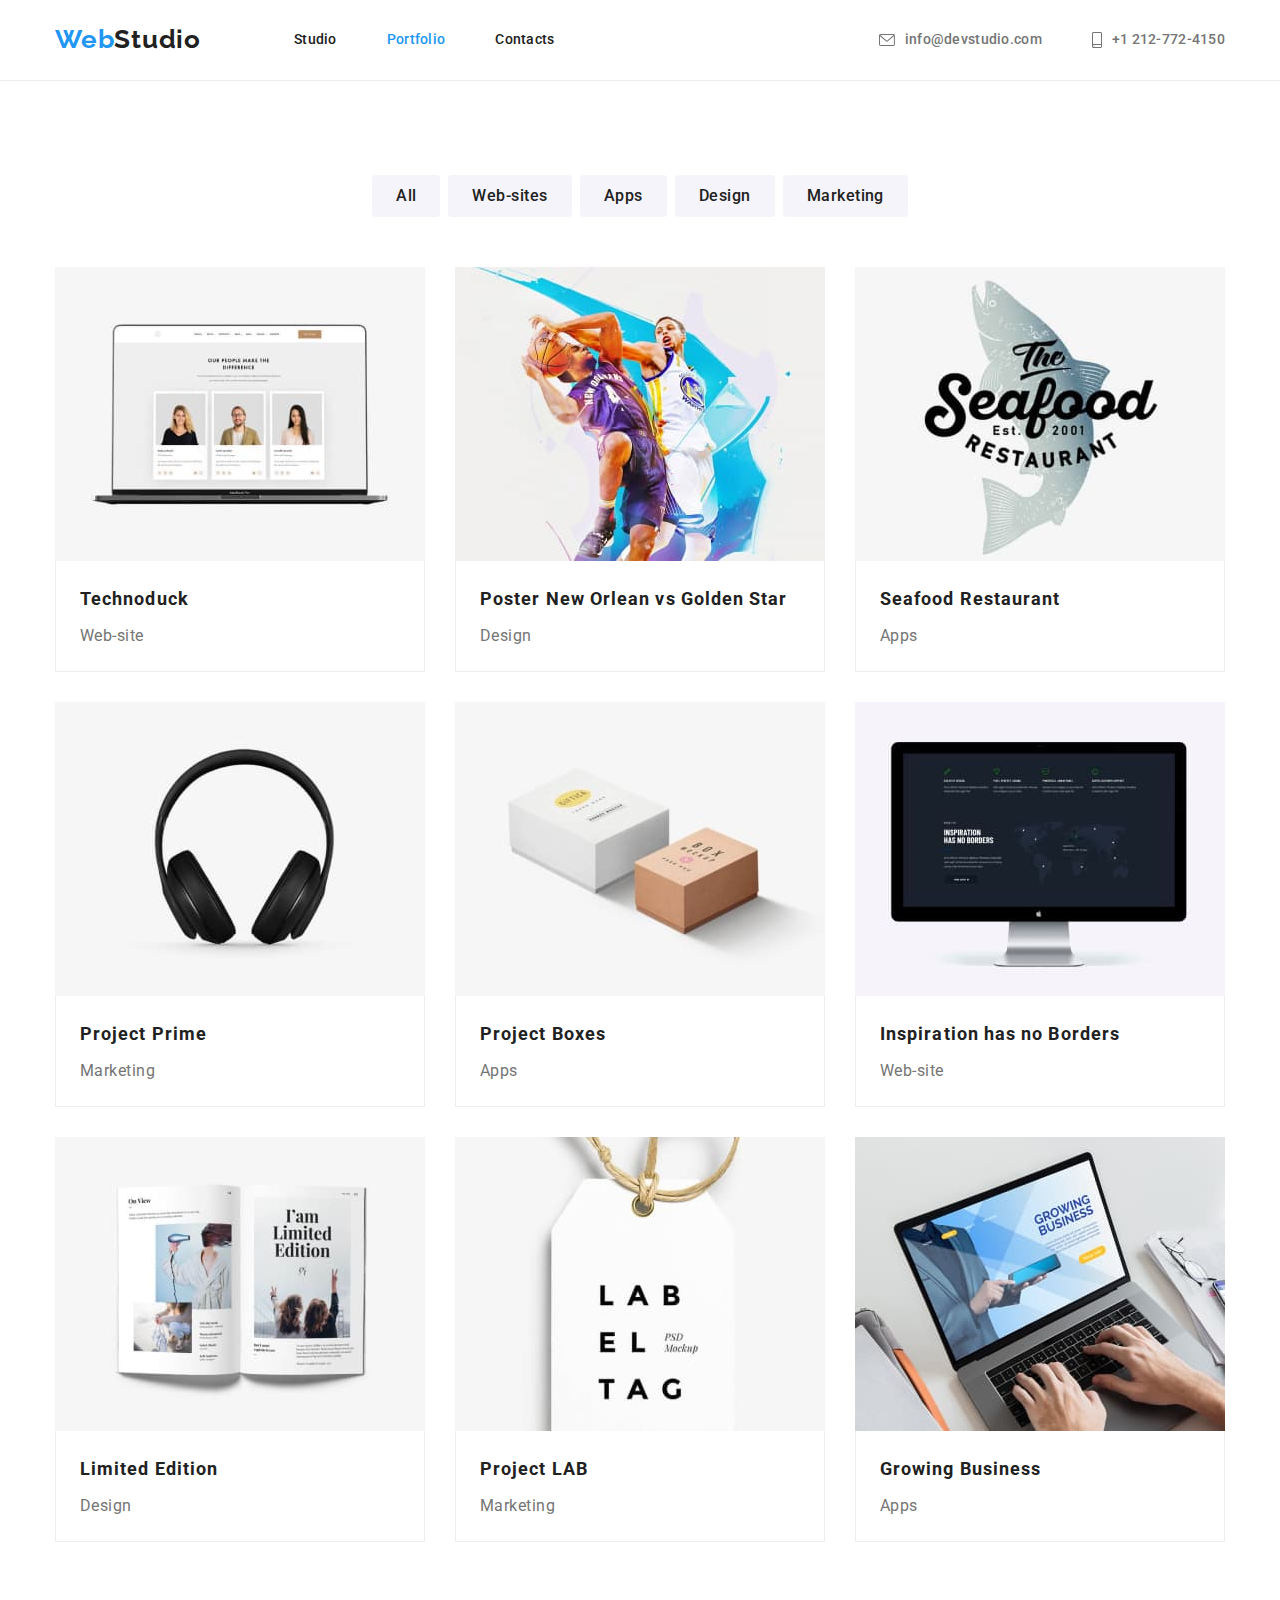
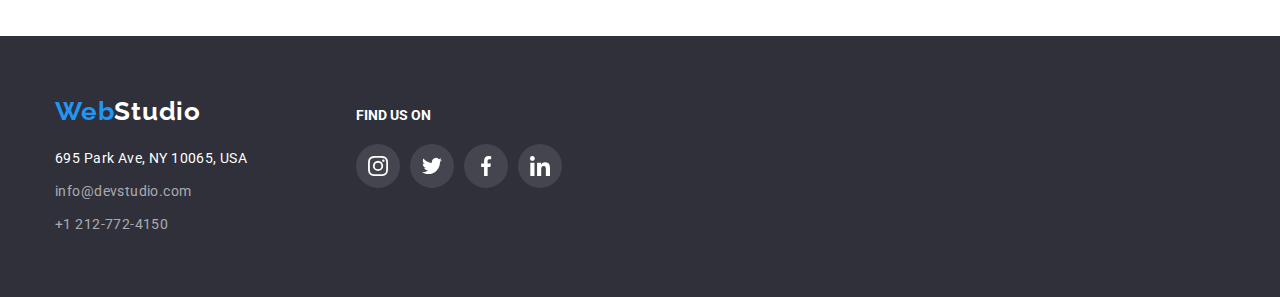
==== portfolio.html @ c2f26cb5 "new files added" ====
<!DOCTYPE html>
<html lang="en">
  <head>
    <meta charset="UTF-8" />
    <meta http-equiv="X-UA-Compatible" content="IE=edge" />
    <meta name="viewport" content="width=device-width, initial-scale=1.0" />
    <title>Portfolio</title>
    <link
      rel="stylesheet"
      href="https://fonts.googleapis.com/css2?family=Raleway:wght@700&family=Roboto:wght@400;500;700;900&display=swap"
    />
    <link
      rel="stylesheet"
      href="https://cdnjs.cloudflare.com/ajax/libs/modern-normalize/1.1.0/modern-normalize.min.css"
    />
    <link
      rel="stylesheet"
      href="https://cdnjs.cloudflare.com/ajax/libs/modern-normalize/1.1.0/modern-normalize.min.css"
    />
    <link rel="stylesheet" href="./css/styles.css" />
  </head>
  <body>
    <header class="header">
      <div class="container head-content">
        <a class="logo link" href="./index.html"><span class="accent">Web</span>Studio</a>
        <nav class="navigation">
          <ul class="menu-nav list">
            <li class="item">
              <a class="link" href="./index.html">Studio</a>
            </li>
            <li class="item"><a class="current link" href="./portfolio.html">Portfolio</a></li>
            <li class="item"><a class="link" href="#">Contacts</a></li>
          </ul>
        </nav>
        <ul class="contacts list">
          <li class="item">
            <a class="contact link mail" href="mailto:info@devstudio.com">
              <svg class="icon mail-icon" width="16" height="12">
                <use href="./images/icons.svg#envelope"></use>
              </svg>
              info@devstudio.com
            </a>
          </li>
          <li class="item">
            <a class="contact link" href="tel:12127724150">
              <svg class="icon tel-icon" width="10" height="16">
                <use href="./images/icons.svg#smartphone"></use>
              </svg>
              +1 212-772-4150
            </a>
          </li>
        </ul>
      </div>
    </header>
    <main>
      <section class="portfolio section">
        <div class="container">
          <h1 class="visually-hidden">Our projects</h1>
          <ul class="filter list">
            <li class="item"><button class="filter-btn" type="button">All</button></li>
            <li class="item"><button class="filter-btn" type="button">Web-sites</button></li>
            <li class="item"><button class="filter-btn" type="button">Apps</button></li>
            <li class="item"><button class="filter-btn" type="button">Design</button></li>
            <li class="item"><button class="filter-btn" type="button">Marketing</button></li>
          </ul>
          <ul class="project-group list">
            <li class="project-card">
              <a class="project-link link" href="#">
                <img src="./images/portfolio-1.jpg" alt="" width="370" />
                <div class="text-content">
                  <h2 class="project-title">Technoduck</h2>
                  <p class="project-subtitle">Web-site</p>
                </div>
              </a>
            </li>
            <li class="project-card">
              <a class="project-link link" href="#">
                <img src="./images/portfolio-2.jpg" alt="" width="370" />
                <div class="text-content">
                  <h2 class="project-title">Poster New Orlean vs Golden Star</h2>
                  <p class="project-subtitle">Design</p>
                </div>
              </a>
            </li>
            <li class="project-card">
              <a class="project-link link" href="#">
                <img src="./images/portfolio-3.jpg" alt="" width="370" />
                <div class="text-content">
                  <h2 class="project-title">Seafood Restaurant</h2>
                  <p class="project-subtitle">Apps</p>
                </div>
              </a>
            </li>
            <li class="project-card">
              <a class="project-link link" href="#">
                <img src="./images/portfolio-4.jpg" alt="" width="370" />
                <div class="text-content">
                  <h2 class="project-title">Project Prime</h2>
                  <p class="project-subtitle">Marketing</p>
                </div>
              </a>
            </li>
            <li class="project-card">
              <a class="project-link link" href="#">
                <img src="./images/portfolio-5.jpg" alt="" width="370" />
                <div class="text-content">
                  <h2 class="project-title">Project Boxes</h2>
                  <p class="project-subtitle">Apps</p>
                </div>
              </a>
            </li>
            <li class="project-card">
              <a class="project-link link" href="#">
                <img src="./images/portfolio-6.jpg" alt="" width="370" />
                <div class="text-content">
                  <h2 class="project-title">Inspiration has no Borders</h2>
                  <p class="project-subtitle">Web-site</p>
                </div>
              </a>
            </li>
            <li class="project-card">
              <a class="project-link link" href="#">
                <img src="./images/portfolio-7.jpg" alt="" width="370" />
                <div class="text-content">
                  <h2 class="project-title">Limited Edition</h2>
                  <p class="project-subtitle">Design</p>
                </div>
              </a>
            </li>
            <li class="project-card">
              <a class="project-link link" href="#">
                <img src="./images/portfolio-8.jpg" alt="" width="370" />
                <div class="text-content">
                  <h2 class="project-title">Project LAB</h2>
                  <p class="project-subtitle">Marketing</p>
                </div>
              </a>
            </li>
            <li class="project-card">
              <a class="project-link link" href="#">
                <img src="./images/portfolio-9.jpg" alt="" width="370" />
                <div class="text-content">
                  <h2 class="project-title">Growing Business</h2>
                  <p class="project-subtitle">Apps</p>
                </div>
              </a>
            </li>
          </ul>
        </div>
      </section>
    </main>
    <footer class="footer">
      <div class="container">
        <div class="address-box">
          <a class="logo link" href="./index.html"><span class="accent">Web</span>Studio</a>
          <address class="address-list">
            <ul class="list">
              <li class="item">
                <a
                  class="map-point link"
                  href="https://goo.gl/maps/ZH1uKgPYbjn2wYfD8"
                  target="_blank"
                  rel="noopener noreferrer nofollow"
                  >695 Park Ave, NY 10065, USA</a
                >
              </li>
              <li class="item">
                <a class="contact link" href="mailto:info@devstudio.com">info@devstudio.com</a>
              </li>
              <li class="item">
                <a class="contact link" href="tel:12127724150">+1 212-772-4150</a>
              </li>
            </ul>
          </address>
        </div>
        <div class="footer-social">
          <h3 class="social-title">Find us on</h3>
          <ul class="list footer-social-links">
            <li class="footer-social-item">
              <a class="footer-social-link link" href="#">
                <svg class="social-icon">
                  <use href="./images/icons.svg#instagram"></use>
                </svg>
              </a>
            </li>
            <li class="footer-social-item">
              <a class="footer-social-link link" href="#">
                <svg class="social-icon">
                  <use href="./images/icons.svg#twitter"></use>
                </svg>
              </a>
            </li>
            <li class="footer-social-item">
              <a class="footer-social-link link" href="#">
                <svg class="social-icon">
                  <use href="./images/icons.svg#facebook"></use>
                </svg>
              </a>
            </li>
            <li class="footer-social-item">
              <a class="footer-social-link link" href="#">
                <svg class="social-icon">
                  <use href="./images/icons.svg#linkedin"></use>
                </svg>
              </a>
            </li>
          </ul>
        </div>
      </div>
    </footer>
  </body>
</html>
---- css/styles.css ----
:root {
  --accent-color: #2196f3;
  --active-btn-color: #188ce8;
  --basic-text-color: #757575;
  --primary-white-color: #ffffff;
  --primary-black-color: #212121;
  --footer-contacts-color: #ffffff99;
  --overlay-color: #2f303a66;
  --icon-color: #afb1b8;
  --footer-icon-color: #ffffff1a;
  --dark-bg-color: #2f303a;
  --light-bg-color: #f5f4fa;
  --hero-bg-color: #c4c4c4;
  --header-border-color: #ececec;
  --project-border-color: #eeeeee;
  --card-gap: 30px;
}

/* basic rules */

body {
  font-family: 'Roboto', sans-serif;
  color: var(--primary-black-color);
  background-color: var(--primary-white-color);
}

html {
  box-sizing: border-box;
}

*,
*::before,
*::after {
  box-sizing: inherit;
}

.container {
  width: 1200px;
  padding-left: 15px;
  padding-right: 15px;
  margin: 0 auto;
}

.list {
  padding: 0;
  margin: 0;
  list-style: none;
}

.link {
  text-decoration: none;
  color: var(--primary-black-color);
}

.accent {
  color: var(--accent-color);
}

.icon:hover,
.icon:focus {
  fill: var(--accent-color);
}

.header .link:hover:not(.logo),
.header .link:focus:not(.logo),
.footer .link:hover:not(.logo),
.footer .link:focus:not(.logo) {
  color: var(--accent-color);
}

.section-title {
  font-size: 36px;
  line-height: 1.16;
  text-align: center;
  letter-spacing: 0.03em;
}

.current {
  color: var(--accent-color);
}

.visually-hidden {
  position: absolute;
  width: 1px;
  height: 1px;
  margin: -1px;
  border: 0;
  padding: 0;

  white-space: nowrap;
  clip-path: inset(100%);
  clip: rect(0 0 0 0);
  overflow: hidden;
}

h1,
h2,
h3,
p {
  margin: 0;
}

.section {
  padding-top: 94px;
  padding-bottom: 94px;
}

img {
  display: block;
  max-width: 100%;
}

/* header-section */

.header {
  border-bottom: 1px solid var(--header-border-color);
}

.logo {
  font-family: 'Raleway', sans-serif;
  font-weight: 700;
  font-size: 26px;
  line-height: 1.2;
  letter-spacing: 0.03em;
}

.navigation .link {
  display: inline-block;
  font-weight: 500;
  font-size: 14px;
  line-height: 1.14;
  letter-spacing: 0.02em;
  padding-top: 32px;
  padding-bottom: 32px;
}

.header .contact {
  display: flex;
  font-weight: 500;
  font-size: 14px;
  line-height: 1.14;
  letter-spacing: 0.02em;
  color: var(--basic-text-color);
  padding-top: 32px;
  padding-bottom: 32px;
  align-items: center;
  gap: 10px;
}

/* ---------icons-------------------- */

.mail-icon,
.tel-icon {
  fill: currentColor;
}

/* ----------geometry------------------- */

.head-content {
  display: flex;
  align-items: center;
}

.navigation {
  margin-left: 93px;
}

.menu-nav {
  display: flex;
  gap: 50px;
}

.contacts {
  display: flex;
  margin-left: auto;
  gap: 50px;
}

/* hero section */

.hero {
  text-align: center;
  color: var(--primary-white-color);
  max-width: 1600px;
  padding-top: 200px;
  padding-bottom: 200px;
  margin-left: auto;
  margin-right: auto;
  background-image: linear-gradient(to right, var(--overlay-color), var(--overlay-color)),
    url('../images/bg-img.jpg');
  background-color: var(--hero-bg-color);
  background-size: cover;
  background-repeat: no-repeat;
  background-position: center;
}

.hero-title {
  font-weight: 900;
  font-size: 44px;
  line-height: 1.36;
  letter-spacing: 0.06em;
  text-transform: uppercase;

  max-width: 696px;
  margin-right: auto;
  margin-left: auto;
}

.main-btn {
  font-family: inherit;
  font-weight: 700;
  font-size: 16px;
  line-height: 1.88;
  letter-spacing: 0.06em;
  color: var(--primary-white-color);
  background-color: var(--accent-color);
  border-color: transparent;
  border-radius: 4px;
  box-shadow: 0px 4px 4px rgba(0, 0, 0, 0.15);
  cursor: pointer;

  padding: 10px 20px;
  margin-top: 30px;
}

.main-btn:focus,
.main-btn:hover {
  background-color: var(--active-btn-color);
}

/* features-section */

.feature-title {
  font-size: 14px;
  line-height: 1.14;
  letter-spacing: 0.03em;
  text-transform: uppercase;
  margin-top: 30px;
}

.feature-description {
  font-size: 14px;
  line-height: 1.71;
  letter-spacing: 0.03em;
  color: var(--basic-text-color);
}

/* --------------icons------------------ */

.thumb {
  display: flex;
  align-items: center;
  justify-content: center;
  height: 120px;
  background-color: var(--light-bg-color);
  border-radius: 4px;
}

/* -----------geometry----------------- */

.features-group {
  display: flex;
  gap: 30px;
}

.features-group .item {
  flex-basis: calc((100% - 3 * 30px) / 4);
}

.feature-description {
  margin-top: 10px;
}

/* works-section */

.works {
  padding-bottom: 94px;
}

.works .list {
  display: flex;
  gap: var(--card-gap);
  margin-top: 50px;
}

/* teammates-section */

.teammates {
  background-color: var(--light-bg-color);
}

.teammate-card {
  text-align: center;
  background-color: var(--primary-white-color);
  box-shadow: 0px 1px 3px rgba(0, 0, 0, 0.12), 0px 1px 1px rgba(0, 0, 0, 0.14),
    0px 2px 1px rgba(0, 0, 0, 0.2);
  border-radius: 0px 0px 4px 4px;
}

.teammate-name {
  font-weight: 500;
  font-size: 16px;
  line-height: 1.19;
  letter-spacing: 0.03em;
}

.teammate-position {
  font-size: 16px;
  line-height: 1.19;
  color: var(--basic-text-color);
  letter-spacing: 0.03em;
  margin-top: 10px;
}

/* ---------icons-------------------- */

.social-links {
  display: flex;
  margin-top: 16px;
  justify-content: center;
  gap: 10px;
  margin-left: auto;
  margin-right: auto;
}

.team-social-link {
  display: flex;
  align-items: center;
  justify-content: center;
  width: 44px;
  height: 44px;
  border-radius: 50%;
  color: var(--icon-color);
}

.teammates .social-icon {
  width: 20px;
  height: 20px;
  fill: currentColor;
}

.social-links .link:hover,
.social-links .link:focus {
  color: var(--primary-white-color);
  background-color: var(--accent-color);
}

/* ----------geometry--------------------- */

.teammates .card {
  display: flex;
  gap: var(--card-gap);
  flex-basis: calc((100%-3 * var(--card-gap)) / 4);
  margin-top: 50px;
}

.teammate-card .content {
  padding-top: var(--card-gap);
  padding-bottom: var(--card-gap);
}

/* customers-section */

.customers {
  background-color: var(--primary-white-color);
}

/* ----------geometry & icons--------------------- */

/* list */
.clients {
  display: flex;
  justify-content: center;
  align-items: center;
  gap: var(--card-gap);
  margin-top: 50px;
}

/* list-item */
.client-card {
  flex-basis: calc(100% - 5 * var(--card-gap) / 6);
}

/* item-link */
.card-link {
  display: flex;
  align-items: center;
  justify-content: center;
  height: 92px;
  color: var(--icon-color);
  border: 1px solid var(--icon-color);
  border-radius: 4px;
}

/* svg-in-link */
.customer-icon {
  fill: currentColor;
}

.card-link:hover,
.card-link:focus {
  color: var(--accent-color);
  border-color: var(--accent-color);
}

/* footer-section */

.footer {
  background-color: var(--dark-bg-color);
  padding-top: 60px;
  padding-bottom: 60px;
}

.footer .logo {
  color: var(--primary-white-color);
}

.footer .map-point,
.footer .contact {
  display: inline-block;
  font-size: 14px;
  line-height: 1.71;
  font-style: normal;
  letter-spacing: 0.03em;
  color: var(--primary-white-color);
}

.footer .contact {
  color: var(--footer-contacts-color);
}

.social-title {
  font-size: 14px;
  font-weight: 700;
  line-height: 1.14;
  text-transform: uppercase;
  color: var(--primary-white-color);
}

/* ----------geometry--------------- */

.footer .address-list {
  margin-top: 20px;
  width: 231px;
}

.footer .list .item:not(:first-child) {
  margin-top: 9px;
}

/* -------------social-links------------------ */

.footer .container {
  display: flex;
  align-items: baseline;
  gap: 70px;
}

.footer-social-links {
  display: flex;
  gap: 10px;
  margin-top: 20px;
}

.footer-social-link {
  display: flex;
  align-items: center;
  justify-content: center;
  width: 44px;
  height: 44px;
  border-radius: 50%;
  color: var(--primary-white-color);
  background-color: var(--footer-icon-color);
}

.footer .social-icon {
  width: 20px;
  height: 20px;
  fill: var(--primary-white-color);
}

.footer-social-link:hover,
.footer-social-link:focus {
  background-color: var(--accent-color);
}

/* portfolio-section 
portfolio filter-buttons */

.filter-btn {
  font-family: inherit;
  font-weight: 500;
  font-size: 16px;
  line-height: 1.62;
  letter-spacing: 0.03em;
  color: var(--primary-black-color);
  background-color: var(--light-bg-color);
  border-color: transparent;
  border-radius: 4px;

  padding: 6px 22px;
}

.filter-btn:hover,
.filter-btn:focus {
  color: var(--primary-white-color);
  background-color: var(--accent-color);
  box-shadow: 0px 3px 1px rgba(0, 0, 0, 0.1), 0px 1px 2px rgba(0, 0, 0, 0.08),
    0px 2px 2px rgba(0, 0, 0, 0.12);
  cursor: pointer;
}

/* ------------------------------- */

.filter {
  display: flex;
  justify-content: center;
  gap: 8px;
}

/* projects-section */

.project-title {
  font-size: 18px;
  line-height: 2;
  letter-spacing: 0.06em;
}

.project-subtitle {
  font-size: 16px;
  line-height: 1.88;
  letter-spacing: 0.03em;
  color: var(--basic-text-color);
  margin-top: 4px;
}

/* ------------------------------ */

.project-group {
  display: flex;
  flex-wrap: wrap;
  gap: var(--card-gap);
  margin-top: 50px;
}

.project-card {
  flex-basis: calc((100% - 2 * var(--card-gap)) / 3);
  background-color: var(--primary-white-color);
}

.project-link {
  display: block;
}

.text-content {
  padding: 20px 24px;
  border: 1px solid var(--project-border-color);
  border-top: transparent;
}

.project-card:hover,
.project-card:focus,
.project-link:hover,
.project-link:focus {
  box-shadow: 0px 1px 1px rgba(0, 0, 0, 0.12), 0px 4px 4px rgba(0, 0, 0, 0.06),
    1px 4px 6px rgba(0, 0, 0, 0.16);
}
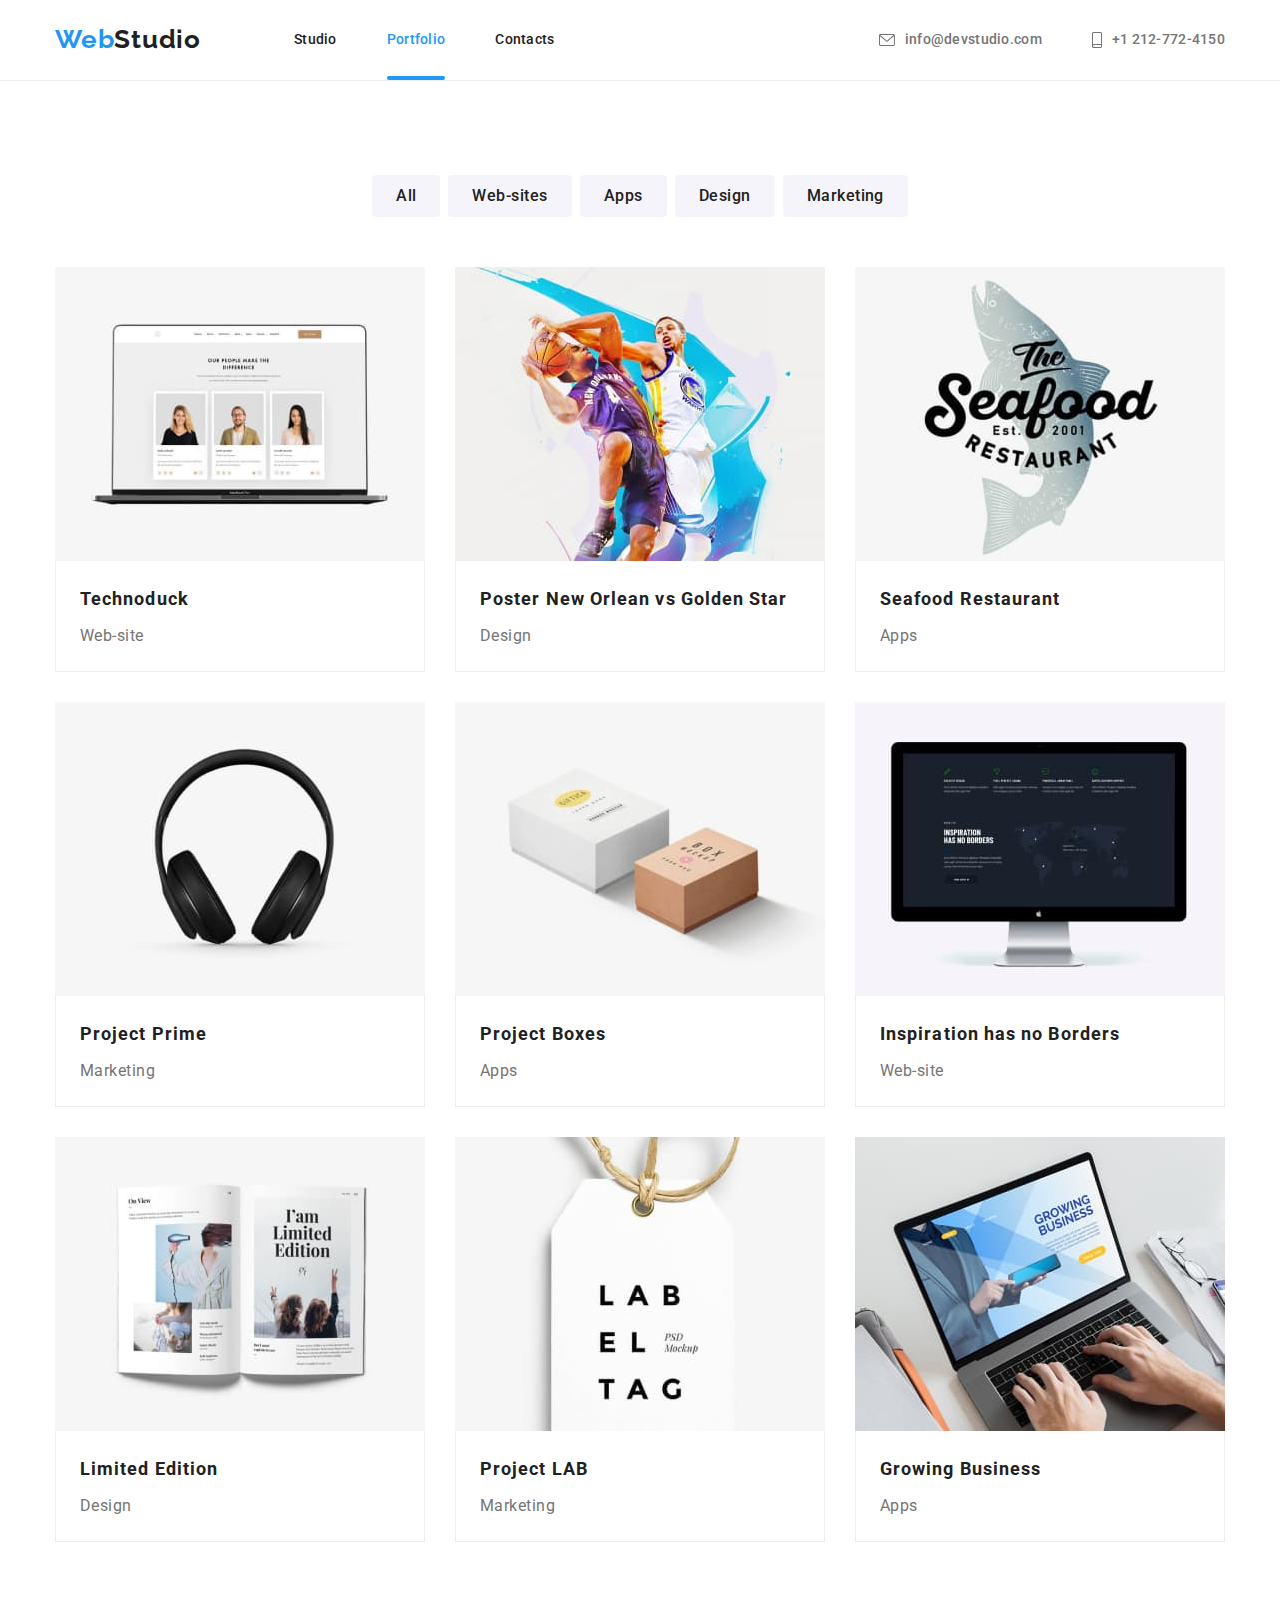
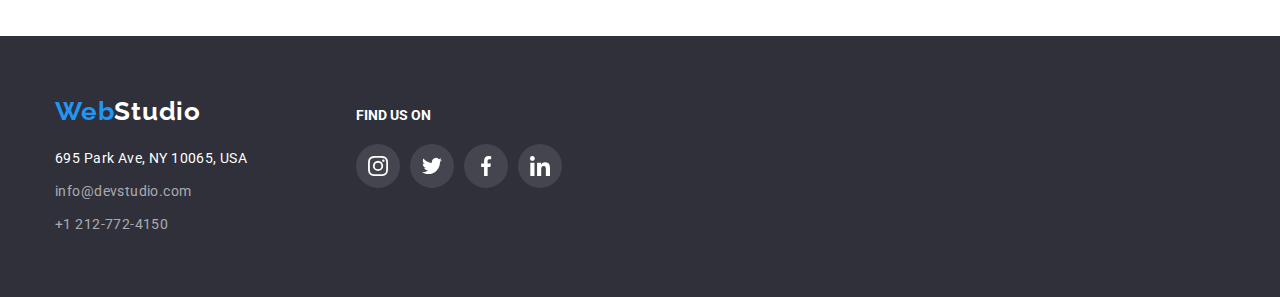
==== commit a89c626f: "animation for project-cards added" ====
--- a/portfolio.html
+++ b/portfolio.html
@@ -66,7 +66,14 @@
           <ul class="project-group list">
             <li class="project-card">
               <a class="project-link link" href="#">
-                <img src="./images/portfolio-1.jpg" alt="" width="370" />
+                <div class="visual-content">
+                  <img src="./images/portfolio-1.jpg" alt="" width="370" />
+                  <p class="overlay-text">
+                    Technoduck is a state-of-the-art coronavirus distribution platform. Companies
+                    use this platform for digital espionage and attacks on competitors' secure
+                    servers.
+                  </p>
+                </div>
                 <div class="text-content">
                   <h2 class="project-title">Technoduck</h2>
                   <p class="project-subtitle">Web-site</p>
@@ -75,7 +82,9 @@
             </li>
             <li class="project-card">
               <a class="project-link link" href="#">
-                <img src="./images/portfolio-2.jpg" alt="" width="370" />
+                <div class="visual-content">
+                  <img src="./images/portfolio-2.jpg" alt="" width="370" />
+                </div>
                 <div class="text-content">
                   <h2 class="project-title">Poster New Orlean vs Golden Star</h2>
                   <p class="project-subtitle">Design</p>
@@ -84,7 +93,9 @@
             </li>
             <li class="project-card">
               <a class="project-link link" href="#">
-                <img src="./images/portfolio-3.jpg" alt="" width="370" />
+                <div class="visual-content">
+                  <img src="./images/portfolio-3.jpg" alt="" width="370" />
+                </div>
                 <div class="text-content">
                   <h2 class="project-title">Seafood Restaurant</h2>
                   <p class="project-subtitle">Apps</p>
@@ -93,7 +104,9 @@
             </li>
             <li class="project-card">
               <a class="project-link link" href="#">
-                <img src="./images/portfolio-4.jpg" alt="" width="370" />
+                <div class="visual-content">
+                  <img src="./images/portfolio-4.jpg" alt="" width="370" />
+                </div>
                 <div class="text-content">
                   <h2 class="project-title">Project Prime</h2>
                   <p class="project-subtitle">Marketing</p>
@@ -102,7 +115,9 @@
             </li>
             <li class="project-card">
               <a class="project-link link" href="#">
-                <img src="./images/portfolio-5.jpg" alt="" width="370" />
+                <div class="visual-content">
+                  <img src="./images/portfolio-5.jpg" alt="" width="370" />
+                </div>
                 <div class="text-content">
                   <h2 class="project-title">Project Boxes</h2>
                   <p class="project-subtitle">Apps</p>
@@ -111,7 +126,9 @@
             </li>
             <li class="project-card">
               <a class="project-link link" href="#">
-                <img src="./images/portfolio-6.jpg" alt="" width="370" />
+                <div class="visual-content">
+                  <img src="./images/portfolio-6.jpg" alt="" width="370" />
+                </div>
                 <div class="text-content">
                   <h2 class="project-title">Inspiration has no Borders</h2>
                   <p class="project-subtitle">Web-site</p>
@@ -120,7 +137,9 @@
             </li>
             <li class="project-card">
               <a class="project-link link" href="#">
-                <img src="./images/portfolio-7.jpg" alt="" width="370" />
+                <div class="visual-content">
+                  <img src="./images/portfolio-7.jpg" alt="" width="370" />
+                </div>
                 <div class="text-content">
                   <h2 class="project-title">Limited Edition</h2>
                   <p class="project-subtitle">Design</p>
@@ -129,7 +148,9 @@
             </li>
             <li class="project-card">
               <a class="project-link link" href="#">
-                <img src="./images/portfolio-8.jpg" alt="" width="370" />
+                <div class="visual-content">
+                  <img src="./images/portfolio-8.jpg" alt="" width="370" />
+                </div>
                 <div class="text-content">
                   <h2 class="project-title">Project LAB</h2>
                   <p class="project-subtitle">Marketing</p>
@@ -138,7 +159,9 @@
             </li>
             <li class="project-card">
               <a class="project-link link" href="#">
-                <img src="./images/portfolio-9.jpg" alt="" width="370" />
+                <div class="visual-content">
+                  <img src="./images/portfolio-9.jpg" alt="" width="370" />
+                </div>
                 <div class="text-content">
                   <h2 class="project-title">Growing Business</h2>
                   <p class="project-subtitle">Apps</p>
--- a/css/styles.css
+++ b/css/styles.css
@@ -8,6 +8,8 @@
   --overlay-color: #2f303a66;
   --icon-color: #afb1b8;
   --footer-icon-color: #ffffff1a;
+  --label-bg-color: #2f303acc;
+  --card-overlay-bg-color: #2196f3e5;
   --dark-bg-color: #2f303a;
   --light-bg-color: #f5f4fa;
   --hero-bg-color: #c4c4c4;
@@ -76,7 +78,19 @@
 }
 
 .current {
+  position: relative;
   color: var(--accent-color);
+}
+
+.current::after {
+  content: '';
+  position: absolute;
+  display: block;
+  bottom: 0;
+  width: 100%;
+  height: 4px;
+  background-color: var(--accent-color);
+  border-radius: 2px;
 }
 
 .visually-hidden {
@@ -273,6 +287,28 @@
 
 /* works-section */
 
+.img-box {
+  position: relative;
+}
+
+.text-label {
+  position: absolute;
+
+  color: var(--primary-white-color);
+  font-size: 14px;
+  line-height: 1.14;
+  letter-spacing: 0.03em;
+  text-transform: uppercase;
+
+  display: flex;
+  justify-content: center;
+  align-items: center;
+  width: 100%;
+  height: 70px;
+  background-color: var(--label-bg-color);
+  bottom: 0;
+}
+
 .works {
   padding-bottom: 94px;
 }
@@ -565,3 +601,42 @@
   box-shadow: 0px 1px 1px rgba(0, 0, 0, 0.12), 0px 4px 4px rgba(0, 0, 0, 0.06),
     1px 4px 6px rgba(0, 0, 0, 0.16);
 }
+
+.visual-content {
+  position: relative;
+  overflow: hidden;
+}
+
+.overlay-text {
+  position: absolute;
+  font-size: 18px;
+  line-height: 1.56;
+  letter-spacing: 0.03em;
+  color: var(--primary-white-color);
+  padding: 63px 24px 91px;
+  transform: translateY(0);
+  transition: transform 250ms cubic-bezier(0.4, 0, 0.2, 1);
+  z-index: 1;
+}
+
+.visual-content::after {
+  content: '';
+  position: absolute;
+  width: 100%;
+  height: 100%;
+  background-color: var(--card-overlay-bg-color);
+  transform: translateY(0);
+  transition: transform 250ms cubic-bezier(0.4, 0, 0.2, 1);
+}
+
+.project-card:hover .visual-content::after,
+.project-card:focus .visual-content::after,
+.project-link:hover .visual-content::after,
+.project-link:focus .visual-content::after,
+.project-card:hover .overlay-text,
+.project-card:focus .overlay-text,
+.project-link:hover .overlay-text,
+.project-link:focus .overlay-text {
+  transform: translateY(-100%);
+  transition: transform 250ms cubic-bezier(0.4, 0, 0.2, 1);
+}
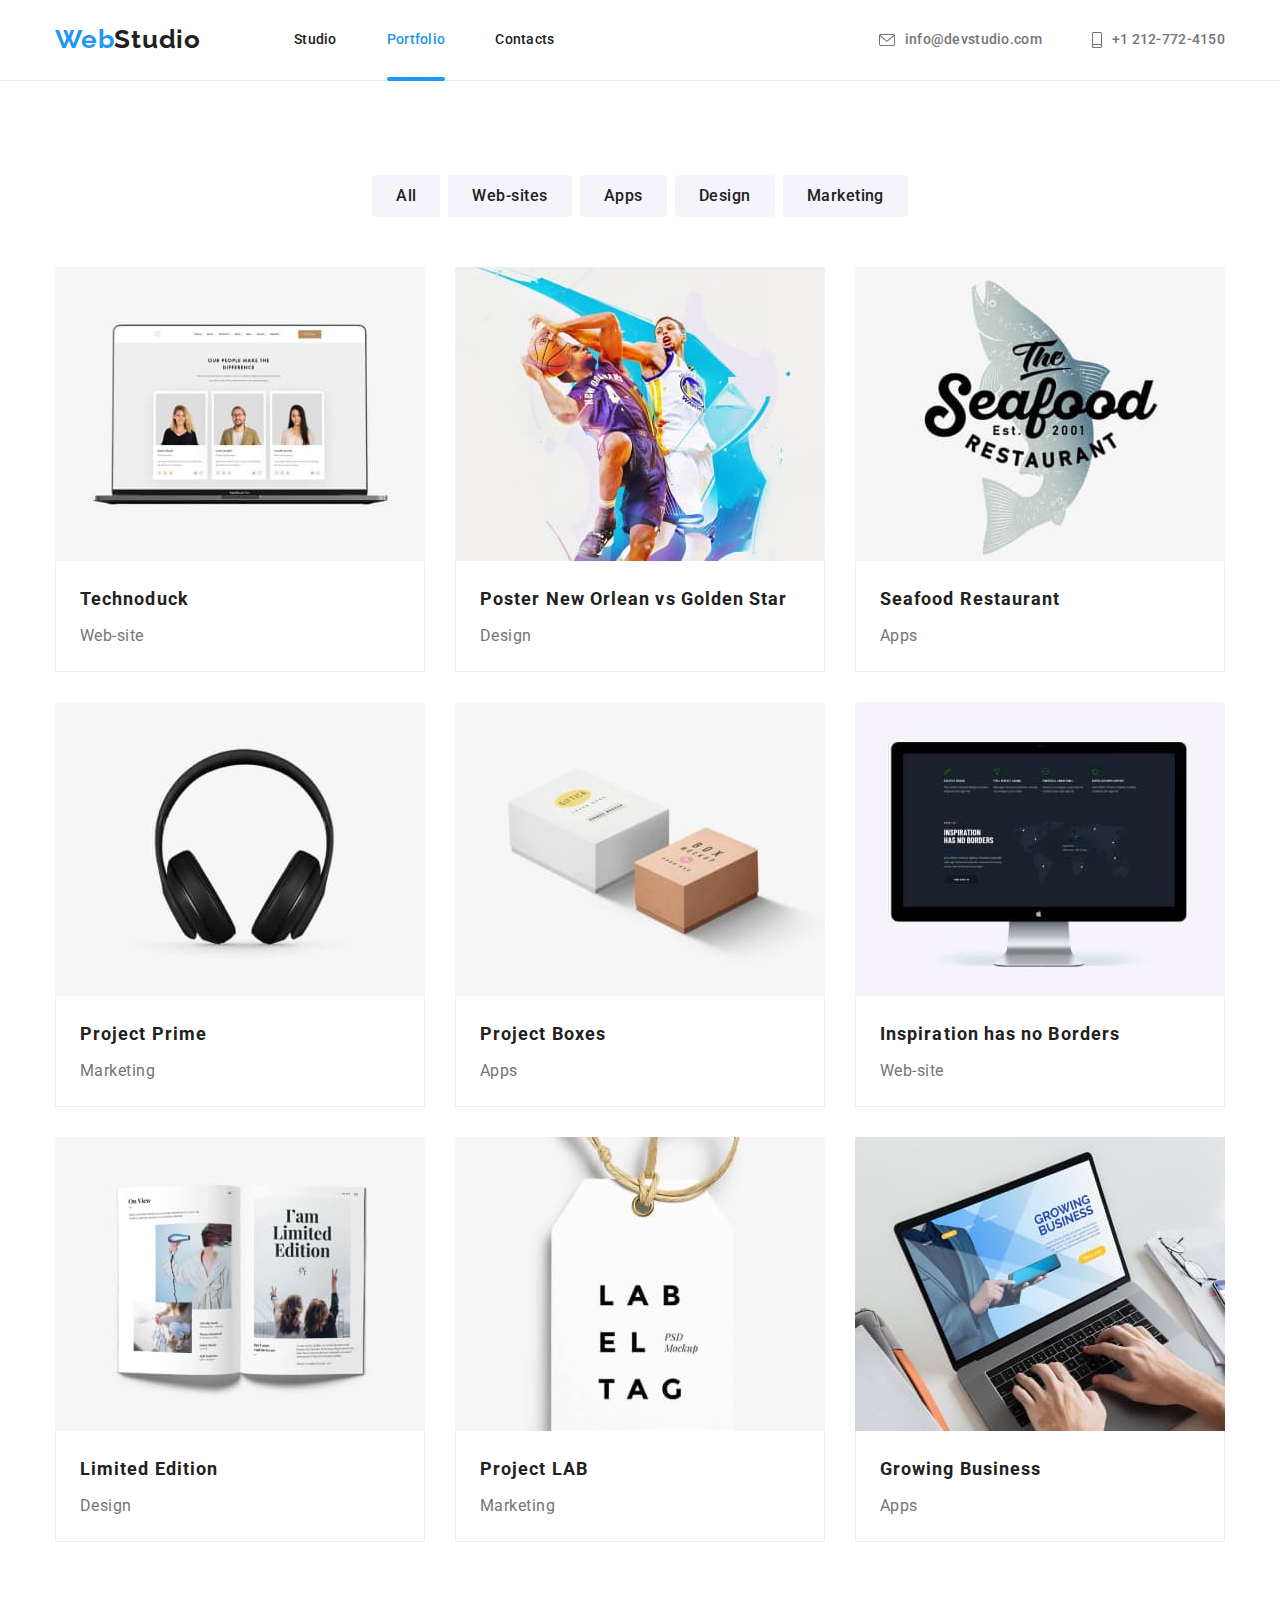
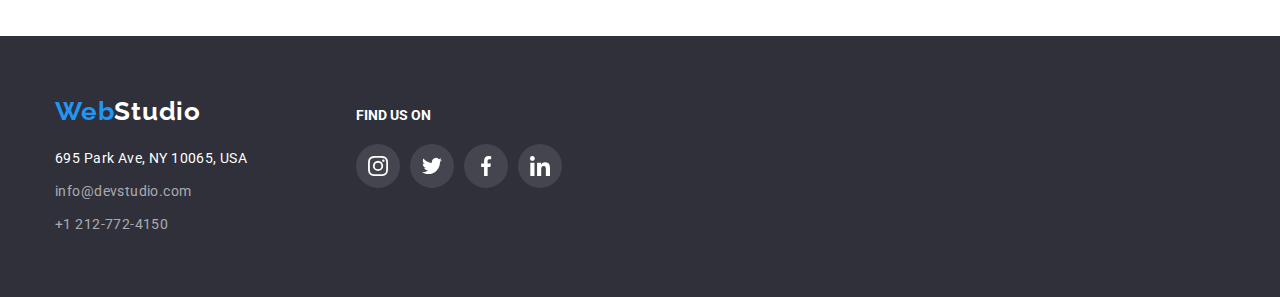
==== commit 896ffac5: "added overlay-text" ====
--- a/portfolio.html
+++ b/portfolio.html
@@ -68,11 +68,13 @@
               <a class="project-link link" href="#">
                 <div class="visual-content">
                   <img src="./images/portfolio-1.jpg" alt="" width="370" />
-                  <p class="overlay-text">
-                    Technoduck is a state-of-the-art coronavirus distribution platform. Companies
-                    use this platform for digital espionage and attacks on competitors' secure
-                    servers.
-                  </p>
+                  <div class="overlay">
+                    <p class="overlay-text">
+                      Technoduck is a state-of-the-art coronavirus distribution platform. Companies
+                      use this platform for digital espionage and attacks on competitors' secure
+                      servers.
+                    </p>
+                  </div>
                 </div>
                 <div class="text-content">
                   <h2 class="project-title">Technoduck</h2>
@@ -84,6 +86,13 @@
               <a class="project-link link" href="#">
                 <div class="visual-content">
                   <img src="./images/portfolio-2.jpg" alt="" width="370" />
+                  <div class="overlay">
+                    <p class="overlay-text">
+                      Technoduck is a state-of-the-art coronavirus distribution platform. Companies
+                      use this platform for digital espionage and attacks on competitors' secure
+                      servers.
+                    </p>
+                  </div>
                 </div>
                 <div class="text-content">
                   <h2 class="project-title">Poster New Orlean vs Golden Star</h2>
@@ -95,6 +104,13 @@
               <a class="project-link link" href="#">
                 <div class="visual-content">
                   <img src="./images/portfolio-3.jpg" alt="" width="370" />
+                  <div class="overlay">
+                    <p class="overlay-text">
+                      Technoduck is a state-of-the-art coronavirus distribution platform. Companies
+                      use this platform for digital espionage and attacks on competitors' secure
+                      servers.
+                    </p>
+                  </div>
                 </div>
                 <div class="text-content">
                   <h2 class="project-title">Seafood Restaurant</h2>
@@ -106,6 +122,13 @@
               <a class="project-link link" href="#">
                 <div class="visual-content">
                   <img src="./images/portfolio-4.jpg" alt="" width="370" />
+                  <div class="overlay">
+                    <p class="overlay-text">
+                      Technoduck is a state-of-the-art coronavirus distribution platform. Companies
+                      use this platform for digital espionage and attacks on competitors' secure
+                      servers.
+                    </p>
+                  </div>
                 </div>
                 <div class="text-content">
                   <h2 class="project-title">Project Prime</h2>
@@ -117,6 +140,13 @@
               <a class="project-link link" href="#">
                 <div class="visual-content">
                   <img src="./images/portfolio-5.jpg" alt="" width="370" />
+                  <div class="overlay">
+                    <p class="overlay-text">
+                      Technoduck is a state-of-the-art coronavirus distribution platform. Companies
+                      use this platform for digital espionage and attacks on competitors' secure
+                      servers.
+                    </p>
+                  </div>
                 </div>
                 <div class="text-content">
                   <h2 class="project-title">Project Boxes</h2>
@@ -128,6 +158,13 @@
               <a class="project-link link" href="#">
                 <div class="visual-content">
                   <img src="./images/portfolio-6.jpg" alt="" width="370" />
+                  <div class="overlay">
+                    <p class="overlay-text">
+                      Technoduck is a state-of-the-art coronavirus distribution platform. Companies
+                      use this platform for digital espionage and attacks on competitors' secure
+                      servers.
+                    </p>
+                  </div>
                 </div>
                 <div class="text-content">
                   <h2 class="project-title">Inspiration has no Borders</h2>
@@ -139,6 +176,13 @@
               <a class="project-link link" href="#">
                 <div class="visual-content">
                   <img src="./images/portfolio-7.jpg" alt="" width="370" />
+                  <div class="overlay">
+                    <p class="overlay-text">
+                      Technoduck is a state-of-the-art coronavirus distribution platform. Companies
+                      use this platform for digital espionage and attacks on competitors' secure
+                      servers.
+                    </p>
+                  </div>
                 </div>
                 <div class="text-content">
                   <h2 class="project-title">Limited Edition</h2>
@@ -150,6 +194,13 @@
               <a class="project-link link" href="#">
                 <div class="visual-content">
                   <img src="./images/portfolio-8.jpg" alt="" width="370" />
+                  <div class="overlay">
+                    <p class="overlay-text">
+                      Technoduck is a state-of-the-art coronavirus distribution platform. Companies
+                      use this platform for digital espionage and attacks on competitors' secure
+                      servers.
+                    </p>
+                  </div>
                 </div>
                 <div class="text-content">
                   <h2 class="project-title">Project LAB</h2>
@@ -161,6 +212,13 @@
               <a class="project-link link" href="#">
                 <div class="visual-content">
                   <img src="./images/portfolio-9.jpg" alt="" width="370" />
+                  <div class="overlay">
+                    <p class="overlay-text">
+                      Technoduck is a state-of-the-art coronavirus distribution platform. Companies
+                      use this platform for digital espionage and attacks on competitors' secure
+                      servers.
+                    </p>
+                  </div>
                 </div>
                 <div class="text-content">
                   <h2 class="project-title">Growing Business</h2>
--- a/css/styles.css
+++ b/css/styles.css
@@ -12,6 +12,7 @@
   --card-overlay-bg-color: #2196f3e5;
   --dark-bg-color: #2f303a;
   --light-bg-color: #f5f4fa;
+  --modal-bg-color: #00000033;
   --hero-bg-color: #c4c4c4;
   --header-border-color: #ececec;
   --project-border-color: #eeeeee;
@@ -63,13 +64,6 @@
   fill: var(--accent-color);
 }
 
-.header .link:hover:not(.logo),
-.header .link:focus:not(.logo),
-.footer .link:hover:not(.logo),
-.footer .link:focus:not(.logo) {
-  color: var(--accent-color);
-}
-
 .section-title {
   font-size: 36px;
   line-height: 1.16;
@@ -86,7 +80,7 @@
   content: '';
   position: absolute;
   display: block;
-  bottom: 0;
+  bottom: -1px;
   width: 100%;
   height: 4px;
   background-color: var(--accent-color);
@@ -146,6 +140,8 @@
   letter-spacing: 0.02em;
   padding-top: 32px;
   padding-bottom: 32px;
+
+  transition: color 250ms cubic-bezier(0.4, 0, 0.2, 1);
 }
 
 .header .contact {
@@ -159,6 +155,15 @@
   padding-bottom: 32px;
   align-items: center;
   gap: 10px;
+
+  transition: color 250ms cubic-bezier(0.4, 0, 0.2, 1);
+}
+
+.header .link:hover:not(.logo),
+.header .link:focus:not(.logo),
+.footer .link:hover:not(.logo),
+.footer .link:focus:not(.logo) {
+  color: var(--accent-color);
 }
 
 /* ---------icons-------------------- */
@@ -235,11 +240,77 @@
 
   padding: 10px 20px;
   margin-top: 30px;
+
+  transition: background-color 250ms cubic-bezier(0.4, 0, 0.2, 1);
 }
 
 .main-btn:focus,
 .main-btn:hover {
   background-color: var(--active-btn-color);
+}
+
+/* ----------------modal-------------------- */
+
+.backdrop {
+  position: fixed;
+  visibility: visible;
+  top: 0;
+  left: 0;
+  width: 100%;
+  height: 100%;
+  background-color: var(--modal-bg-color);
+  opacity: 1;
+  z-index: 1;
+
+  transition: opacity 250ms cubic-bezier(0.4, 0, 0.2, 1),
+    visibility 250ms cubic-bezier(0.4, 0, 0.2, 1);
+}
+
+.backdrop.is-hidden {
+  visibility: hidden;
+  opacity: 0;
+  pointer-events: none;
+  transition: opacity 250ms cubic-bezier(0.4, 0, 0.2, 1),
+    visibility 250ms cubic-bezier(0.4, 0, 0.2, 1);
+}
+
+.close-btn {
+  position: absolute;
+  width: 30px;
+  height: 30px;
+  top: 8px;
+  right: 8px;
+  fill: var(--primary-black-color);
+  background: var(--primary-white-color);
+  border: 1px solid rgba(0, 0, 0, 0.1);
+  border-radius: 50%;
+  cursor: pointer;
+  transition: fill 250ms cubic-bezier(0.4, 0, 0.2, 1);
+}
+
+.close-btn:hover,
+.close-btn:focus {
+  fill: var(--accent-color);
+}
+
+.backdrop.is-hidden .modal {
+  transform: translate(-50%, -50%) scale(0.9);
+}
+
+.modal {
+  position: absolute;
+  top: 50%;
+  left: 50%;
+
+  min-height: 581px;
+  min-width: 528px;
+  background-color: var(--primary-white-color);
+  box-shadow: 0px 1px 3px rgba(0, 0, 0, 0.12), 0px 1px 1px rgba(0, 0, 0, 0.14),
+    0px 2px 1px rgba(0, 0, 0, 0.2);
+  border-radius: 4px;
+
+  transform: translate(-50%, -50%) scale(1);
+  transition: transform 250ms cubic-bezier(0.4, 0, 0.2, 1);
 }
 
 /* features-section */
@@ -367,6 +438,9 @@
   height: 44px;
   border-radius: 50%;
   color: var(--icon-color);
+
+  transition: color 250ms cubic-bezier(0.4, 0, 0.2, 1),
+    background-color 250ms cubic-bezier(0.4, 0, 0.2, 1);
 }
 
 .teammates .social-icon {
@@ -375,8 +449,8 @@
   fill: currentColor;
 }
 
-.social-links .link:hover,
-.social-links .link:focus {
+.team-social-link:hover,
+.team-social-link:focus {
   color: var(--primary-white-color);
   background-color: var(--accent-color);
 }
@@ -426,6 +500,9 @@
   color: var(--icon-color);
   border: 1px solid var(--icon-color);
   border-radius: 4px;
+
+  transition: color 250ms cubic-bezier(0.4, 0, 0.2, 1),
+    border-color 250ms cubic-bezier(0.4, 0, 0.2, 1);
 }
 
 /* svg-in-link */
@@ -459,6 +536,8 @@
   font-style: normal;
   letter-spacing: 0.03em;
   color: var(--primary-white-color);
+
+  transition: color 250ms cubic-bezier(0.4, 0, 0.2, 1);
 }
 
 .footer .contact {
@@ -507,6 +586,8 @@
   border-radius: 50%;
   color: var(--primary-white-color);
   background-color: var(--footer-icon-color);
+
+  transition: background-color 250ms cubic-bezier(0.4, 0, 0.2, 1);
 }
 
 .footer .social-icon {
@@ -533,8 +614,11 @@
   background-color: var(--light-bg-color);
   border-color: transparent;
   border-radius: 4px;
-
   padding: 6px 22px;
+
+  transition: color 250ms cubic-bezier(0.4, 0, 0.2, 1),
+    box-shadow 250ms cubic-bezier(0.4, 0, 0.2, 1),
+    background-color 250ms cubic-bezier(0.4, 0, 0.2, 1);
 }
 
 .filter-btn:hover,
@@ -582,10 +666,12 @@
 .project-card {
   flex-basis: calc((100% - 2 * var(--card-gap)) / 3);
   background-color: var(--primary-white-color);
+  transition: box-shadow 250ms cubic-bezier(0.4, 0, 0.2, 1);
 }
 
 .project-link {
   display: block;
+  transition: box-shadow 250ms cubic-bezier(0.4, 0, 0.2, 1);
 }
 
 .text-content {
@@ -609,15 +695,37 @@
 
 .overlay-text {
   position: absolute;
+
   font-size: 18px;
   line-height: 1.56;
   letter-spacing: 0.03em;
   color: var(--primary-white-color);
-  padding: 63px 24px 91px;
+
+  max-width: 322px;
+  left: 25px;
+  top: 63px;
+  /* 
+  ----------if we need to use ::after--------------
+  padding-bottom: 91px;
   transform: translateY(0);
   transition: transform 250ms cubic-bezier(0.4, 0, 0.2, 1);
-  z-index: 1;
-}
+  z-index: 1; 
+  ----------if we need to use ::after--------------
+  */
+}
+
+.overlay {
+  position: absolute;
+  width: 100%;
+  height: 100%;
+  background-color: var(--card-overlay-bg-color);
+
+  transform: translateY(0);
+  transition: transform 250ms cubic-bezier(0.4, 0, 0.2, 1);
+}
+
+/*
+----------if we need to use ::after--------------
 
 .visual-content::after {
   content: '';
@@ -627,16 +735,22 @@
   background-color: var(--card-overlay-bg-color);
   transform: translateY(0);
   transition: transform 250ms cubic-bezier(0.4, 0, 0.2, 1);
-}
-
-.project-card:hover .visual-content::after,
+} */
+
+/* .project-card:hover .visual-content::after,
 .project-card:focus .visual-content::after,
 .project-link:hover .visual-content::after,
 .project-link:focus .visual-content::after,
 .project-card:hover .overlay-text,
 .project-card:focus .overlay-text,
 .project-link:hover .overlay-text,
-.project-link:focus .overlay-text {
+.project-link:focus .overlay-text  
+
+----------if we need to use ::after--------------
+*/
+.project-card:focus .overlay,
+.project-card:hover .overlay,
+.project-link:hover .overlay,
+.project-link:focus .overlay {
   transform: translateY(-100%);
-  transition: transform 250ms cubic-bezier(0.4, 0, 0.2, 1);
-}
+}
